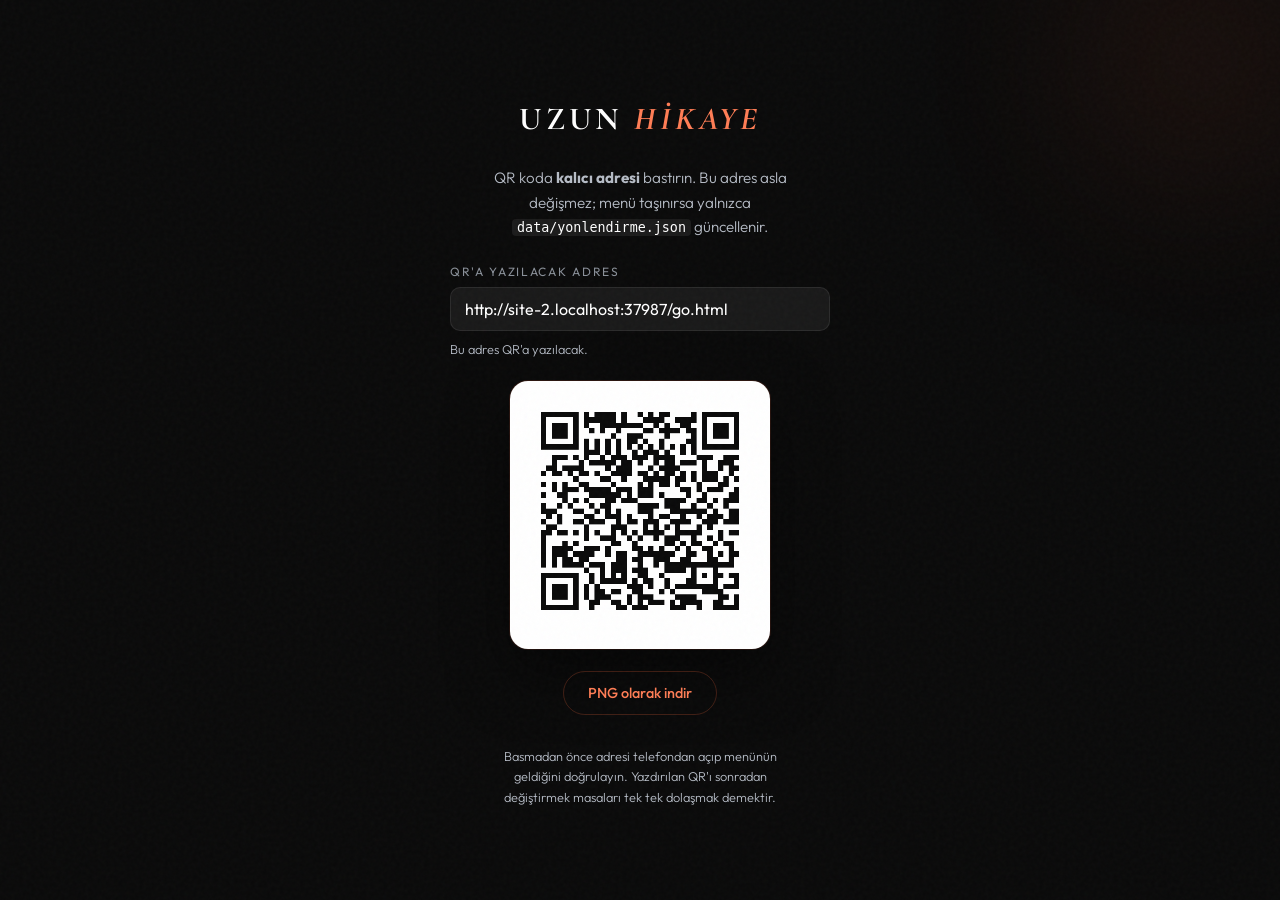
==== qr.html @ c8052c1b "feat: menü verisi, mobil düzeltmeler ve QR yönlendirme katmanı - 01.09.2026 tarihli menü panosundaki" ====
<!DOCTYPE html>
<html lang="tr">
<head>
  <meta charset="UTF-8" />
  <meta name="viewport" content="width=device-width, initial-scale=1.0, viewport-fit=cover" />
  <meta name="theme-color" content="#0a0a0a" />
  <meta name="robots" content="noindex, nofollow" />
  <title>Uzun Hikaye — QR Kod</title>
  <link rel="preconnect" href="https://fonts.googleapis.com" />
  <link rel="preconnect" href="https://fonts.gstatic.com" crossorigin />
  <link href="https://fonts.googleapis.com/css2?family=Cormorant+Garamond:ital,wght@0,400;0,600;1,400&family=Outfit:wght@300;400;500&display=swap" rel="stylesheet" />
  <link rel="stylesheet" href="css/style.css" />
  <!--
    Kütüphane projeye gömülü. Daha önce jsdelivr'daki bir adres kullanılıyordu,
    o adres 404 döndüğü için QR hiç oluşmuyordu. Yerel dosya hem bu riski
    kaldırır hem de internet olmadan çalışır.
  -->
  <script src="js/vendor/qrcode.min.js"></script>
</head>
<body>
  <div class="grain" aria-hidden="true"></div>
  <div class="glow" aria-hidden="true"></div>

  <main class="qr-page">
    <h1>Uzun <span>Hikaye</span></h1>

    <p>
      QR koda <strong>kalıcı adresi</strong> bastırın. Bu adres asla değişmez;
      menü taşınırsa yalnızca <code>data/yonlendirme.json</code> güncellenir.
    </p>

    <div class="qr-field">
      <label for="qr-input">QR'a yazılacak adres</label>
      <input id="qr-input" type="url" inputmode="url" spellcheck="false"
             placeholder="https://uzunhikaye.com/menu" />
      <p class="qr-hint" id="qr-hint"></p>
    </div>

    <div class="qr-box">
      <canvas id="qr-canvas" aria-label="Menü QR kodu" role="img"></canvas>
    </div>

    <button class="qr-download" id="qr-download" type="button">PNG olarak indir</button>

    <p class="qr-warn">
      Basmadan önce adresi telefondan açıp menünün geldiğini doğrulayın.
      Yazdırılan QR'ı sonradan değiştirmek masaları tek tek dolaşmak demektir.
    </p>
  </main>

  <script>
    const input = document.getElementById("qr-input")
    const hint = document.getElementById("qr-hint")
    const canvas = document.getElementById("qr-canvas")

    const yerelMi = ["localhost", "127.0.0.1", ""].includes(location.hostname)

    // Varsayilan: bu sitenin /go.html adresi
    const varsayilan = location.href.replace(/qr\.html.*$/, "go.html")
    input.value = varsayilan

    function ciz(url) {
      // Baski icin yuksek cozunurluk: 220px'lik QR yazdirildiginda bulaniklasiyor
      QRCode.toCanvas(canvas, url, {
        width: 720,
        margin: 2,
        errorCorrectionLevel: "H",
        color: { dark: "#0a0a0a", light: "#ffffff" },
      }, (err) => {
        if (err) {
          hint.textContent = "QR oluşturulamadı: " + err.message
          hint.className = "qr-hint qr-hint-warn"
          return
        }
        canvas.style.width = "220px"
        canvas.style.height = "220px"

        if (yerelMi) {
          hint.textContent =
            "Bu adres yalnızca bu bilgisayarda çalışır. Siteyi yayına aldıktan " +
            "sonra gerçek adresi buraya yazın, QR'ı öyle bastırın."
          hint.className = "qr-hint qr-hint-warn"
        } else {
          hint.textContent = "Bu adres QR'a yazılacak."
          hint.className = "qr-hint"
        }
      })
    }

    let zaman
    input.addEventListener("input", () => {
      clearTimeout(zaman)
      zaman = setTimeout(() => ciz(input.value.trim() || varsayilan), 300)
    })

    document.getElementById("qr-download").addEventListener("click", () => {
      const a = document.createElement("a")
      a.href = canvas.toDataURL("image/png")
      a.download = "uzun-hikaye-menu-qr.png"
      a.click()
    })

    ciz(varsayilan)
  </script>
</body>
</html>
---- css/style.css ----
:root {
  /* Marka — fiziksel menüdeki turuncu */
  --accent: #fe683c;
  --accent-strong: #ff7d55;
  --accent-soft: rgba(254, 104, 60, 0.14);
  --accent-glow: rgba(254, 104, 60, 0.3);

  --bg: #0a0a0a;
  --bg-elevated: #141414;
  --bg-card: #191919;
  --bg-card-hover: #212121;

  /* Kontrast: tümü --bg üzerinde 4.5:1 üstü */
  --text-primary: #ffffff;
  --text-secondary: #b6bcc6;
  --text-muted: #8a9099;

  --border: rgba(254, 104, 60, 0.22);
  --border-subtle: rgba(255, 255, 255, 0.08);

  --nav-height: 108px; /* header + tab bar, tek sticky blok */
  --safe-top: env(safe-area-inset-top, 0px);
  --safe-bottom: env(safe-area-inset-bottom, 0px);
  --safe-left: env(safe-area-inset-left, 0px);
  --safe-right: env(safe-area-inset-right, 0px);

  --font-display: "Cormorant Garamond", Georgia, serif;
  --font-body: "Outfit", system-ui, -apple-system, sans-serif;

  --ease-out: cubic-bezier(0.22, 1, 0.36, 1);
  --ease-spring: cubic-bezier(0.34, 1.4, 0.64, 1);

  /* z-index ölçeği */
  --z-glow: 0;
  --z-content: 1;
  --z-nav: 50;
  --z-grain: 60;
  --z-loader: 100;
}

*,
*::before,
*::after {
  box-sizing: border-box;
  margin: 0;
  padding: 0;
}

html {
  scroll-behavior: smooth;
  -webkit-text-size-adjust: 100%;
}

body {
  font-family: var(--font-body);
  background: var(--bg);
  color: var(--text-primary);
  min-height: 100dvh;
  font-size: 1rem;
  line-height: 1.6;
  -webkit-font-smoothing: antialiased;
  overflow-x: hidden;
  /* Gri tap flash yerine kendi :active durumumuz */
  -webkit-tap-highlight-color: transparent;
}

img {
  display: block;
  max-width: 100%;
}

:focus-visible {
  outline: 2px solid var(--accent-strong);
  outline-offset: 3px;
  border-radius: 6px;
}

/* ── Doku ── */
.grain {
  position: fixed;
  inset: 0;
  z-index: var(--z-grain);
  pointer-events: none;
  opacity: 0.03;
  background-image: url("data:image/svg+xml,%3Csvg viewBox='0 0 256 256' xmlns='http://www.w3.org/2000/svg'%3E%3Cfilter id='n'%3E%3CfeTurbulence type='fractalNoise' baseFrequency='0.85' numOctaves='4' stitchTiles='stitch'/%3E%3C/filter%3E%3Crect width='100%25' height='100%25' filter='url(%23n)'/%3E%3C/svg%3E");
}

/* Tek sabit parıltı — sonsuz animasyon yok (pil) */
.glow {
  position: fixed;
  z-index: var(--z-glow);
  width: 300px;
  height: 300px;
  top: -90px;
  right: -70px;
  border-radius: 50%;
  filter: blur(90px);
  background: var(--accent-glow);
  opacity: 0.22;
  pointer-events: none;
}

/* ── Açılış ── */
.loader {
  position: fixed;
  inset: 0;
  z-index: var(--z-loader);
  display: grid;
  place-items: center;
  background: var(--bg);
  transition: opacity 0.35s var(--ease-out), visibility 0.35s;
}

.loader-inner {
  display: flex;
  flex-direction: column;
  align-items: center;
  gap: 0.85rem;
}

.loader-dot {
  width: 8px;
  height: 8px;
  border-radius: 50%;
  background: var(--accent);
  animation: pulse 1.1s ease-in-out infinite;
}

.loader-text {
  font-family: var(--font-display);
  font-size: 1.05rem;
  letter-spacing: 0.22em;
  text-transform: uppercase;
  color: var(--text-secondary);
}

@keyframes pulse {
  0%, 100% { opacity: 0.35; transform: scale(0.85); }
  50%      { opacity: 1;    transform: scale(1); }
}

body.loaded .loader {
  opacity: 0;
  visibility: hidden;
  pointer-events: none;
}

/* ── Giriş animasyonları ── */
.anim-fade-up {
  opacity: 0;
  transform: translateY(14px);
  animation: fadeUp 0.7s var(--ease-out) forwards;
  animation-delay: var(--d, 0s);
}

@keyframes fadeUp {
  to { opacity: 1; transform: none; }
}

.reveal {
  opacity: 0;
  transform: translateY(20px);
  transition: opacity 0.5s var(--ease-out), transform 0.5s var(--ease-out);
}

.reveal.visible {
  opacity: 1;
  transform: none;
}

/* ── Sticky navigasyon (header + sekmeler tek blok, tek blur) ── */
.nav {
  position: sticky;
  top: 0;
  z-index: var(--z-nav);
  background: rgba(10, 10, 10, 0.9);
  backdrop-filter: blur(14px);
  -webkit-backdrop-filter: blur(14px);
  border-bottom: 1px solid var(--border-subtle);
  padding-top: var(--safe-top);
}

.header {
  display: flex;
  align-items: center;
  justify-content: space-between;
  gap: 0.75rem;
  height: 56px;
  padding: 0 calc(1.25rem + var(--safe-left)) 0 calc(1.25rem + var(--safe-right));
}

.header-brand {
  display: flex;
  align-items: center;
  gap: 0.6rem;
  min-width: 0;
}

.header-dot {
  flex-shrink: 0;
  width: 7px;
  height: 7px;
  border-radius: 50%;
  background: var(--accent);
  box-shadow: 0 0 10px var(--accent-glow);
}

.header-name {
  font-family: var(--font-display);
  font-size: 1.1rem;
  font-weight: 600;
  letter-spacing: 0.15em;
  text-transform: uppercase;
  white-space: nowrap;
  overflow: hidden;
  text-overflow: ellipsis;
}

.header-label {
  flex-shrink: 0;
  font-size: 0.7rem;
  letter-spacing: 0.2em;
  text-transform: uppercase;
  color: var(--text-muted);
}

/* ── Kategori sekmeleri ── */
.tabs-track {
  position: relative;
}

/* Kaydırılabilir olduğunu belli eden kenar solmaları */
.tabs-track::before,
.tabs-track::after {
  content: "";
  position: absolute;
  top: 0;
  bottom: 0;
  width: 28px;
  pointer-events: none;
  z-index: 2;
  transition: opacity 0.25s;
}

.tabs-track::before {
  left: 0;
  background: linear-gradient(90deg, rgba(10, 10, 10, 0.95), transparent);
  opacity: 0;
}

.tabs-track::after {
  right: 0;
  background: linear-gradient(270deg, rgba(10, 10, 10, 0.95), transparent);
}

.tabs-track[data-at-start="false"]::before { opacity: 1; }
.tabs-track[data-at-end="true"]::after     { opacity: 0; }

.tabs {
  position: relative;
  display: flex;
  gap: 0.4rem;
  overflow-x: auto;
  scrollbar-width: none;
  -ms-overflow-style: none;
  scroll-behavior: smooth;
  padding: 0 calc(0.85rem + var(--safe-left)) 0.6rem calc(0.85rem + var(--safe-right));
}

.tabs::-webkit-scrollbar {
  display: none;
}

.tabs-indicator {
  position: absolute;
  left: 0;
  top: 0;
  border-radius: 999px;
  background: var(--accent);
  box-shadow: 0 4px 18px var(--accent-glow);
  opacity: 0;
  pointer-events: none;
  transition: transform 0.35s var(--ease-spring), width 0.35s var(--ease-spring),
    opacity 0.2s;
}

.tabs-indicator.ready {
  opacity: 1;
}

.tab {
  position: relative;
  z-index: 1;
  flex-shrink: 0;
  /* Dokunma hedefi 44px */
  min-height: 44px;
  padding: 0 1.05rem;
  border: 1px solid var(--border-subtle);
  border-radius: 999px;
  background: transparent;
  color: var(--text-secondary);
  font-family: inherit;
  font-size: 0.9rem;
  font-weight: 500;
  white-space: nowrap;
  cursor: pointer;
  transition: color 0.2s, border-color 0.2s;
}

.tab.active {
  color: #1a0d07;
  font-weight: 600;
  border-color: transparent;
}

.tab:active {
  transform: scale(0.97);
}

@media (hover: hover) {
  .tab:hover:not(.active) {
    color: var(--text-primary);
    border-color: var(--border);
  }
}

/* ── Hero ── */
.hero {
  position: relative;
  min-height: 58dvh;
  display: flex;
  flex-direction: column;
  justify-content: flex-end;
  overflow: hidden;
}

.hero-bg-wrap {
  position: absolute;
  inset: 0;
  overflow: hidden;
}

.hero-bg {
  position: absolute;
  inset: -12% 0 0 0;
  background-size: cover;
  background-position: center 30%;
  transform: scale(1.06);
  will-change: transform;
}

.hero-overlay {
  position: absolute;
  inset: 0;
  background: linear-gradient(
    180deg,
    rgba(10, 10, 10, 0.4) 0%,
    rgba(10, 10, 10, 0.6) 45%,
    rgba(10, 10, 10, 0.93) 80%,
    var(--bg) 100%
  );
}

.hero-content {
  position: relative;
  z-index: var(--z-content);
  padding: 0 calc(1.5rem + var(--safe-left)) 2rem calc(1.5rem + var(--safe-right));
}

.hero-eyebrow {
  font-size: 0.7rem;
  font-weight: 500;
  letter-spacing: 0.3em;
  text-transform: uppercase;
  color: var(--accent-strong);
  margin-bottom: 0.7rem;
}

.hero-title {
  font-family: var(--font-display);
  font-size: clamp(2.2rem, 8vw, 3.4rem);
  font-weight: 400;
  line-height: 1.08;
  letter-spacing: -0.01em;
  text-wrap: balance;
}

.hero-title em {
  font-style: italic;
  color: var(--accent-strong);
}

.hero-rule {
  width: 46px;
  height: 1px;
  background: linear-gradient(90deg, var(--accent), transparent);
  margin: 1.15rem 0;
}

.hero-sub {
  font-size: 1rem;
  font-weight: 300;
  color: var(--text-secondary);
  max-width: 34ch;
}

/* ── Menü ── */
.menu {
  position: relative;
  z-index: var(--z-content);
  padding: 1.75rem calc(1.25rem + var(--safe-left)) 2rem calc(1.25rem + var(--safe-right));
}

.section {
  scroll-margin-top: calc(var(--nav-height) + var(--safe-top) + 12px);
  margin-bottom: 2.25rem;
}

.section:last-child {
  margin-bottom: 0;
}

/* Uzak fotoğraf banner'ı yerine tipografik başlık */
.section-head {
  display: flex;
  align-items: baseline;
  gap: 0.75rem;
  margin-bottom: 0.9rem;
  padding-bottom: 0.7rem;
  border-bottom: 1px solid var(--border);
}

.section-title {
  font-family: var(--font-display);
  font-size: 1.55rem;
  font-weight: 600;
  letter-spacing: 0.05em;
  text-transform: uppercase;
  line-height: 1.15;
}

.section-meta {
  flex-shrink: 0;
  margin-left: auto;
  font-size: 0.72rem;
  letter-spacing: 0.12em;
  text-transform: uppercase;
  color: var(--accent-strong);
  white-space: nowrap;
}

.section-card {
  border-radius: 14px;
  background: var(--bg-card);
  border: 1px solid var(--border-subtle);
  overflow: hidden;
}

/* Ürün satırı: ad sarabilir, fiyat üst satıra sabit hizalı kalır */
.item {
  display: flex;
  align-items: flex-start;
  gap: 0.6rem;
  padding: 0.95rem 1.1rem;
  border-bottom: 1px solid var(--border-subtle);
  transition: background 0.2s;
}

.item:last-child {
  border-bottom: none;
}

.item-name {
  flex: 1 1 auto;
  min-width: 0;
  font-size: 1rem; /* 16px — mobil okunurluk */
  font-weight: 400;
  color: rgba(255, 255, 255, 0.92);
  line-height: 1.45;
  overflow-wrap: break-word;
}

.item-price {
  flex-shrink: 0;
  font-family: var(--font-display);
  font-size: 1.15rem;
  font-weight: 600;
  color: var(--text-primary);
  line-height: 1.25;
  white-space: nowrap;
  font-variant-numeric: tabular-nums;
}

.item-price::after {
  content: " ₺";
  font-family: var(--font-body);
  font-size: 0.8rem;
  font-weight: 400;
  opacity: 0.72;
}

@media (hover: hover) {
  .item:hover {
    background: var(--bg-card-hover);
  }
}

/* ── Footer (artık sabit değil — ekranı yemiyor) ── */
.footer {
  position: relative;
  z-index: var(--z-content);
  padding: 2rem calc(1.5rem + var(--safe-left)) calc(2rem + var(--safe-bottom))
    calc(1.5rem + var(--safe-right));
  text-align: center;
  border-top: 1px solid var(--border-subtle);
}

.footer-line {
  width: 30px;
  height: 1px;
  background: var(--accent);
  margin: 0 auto 0.8rem;
  opacity: 0.55;
}

.footer p {
  font-size: 0.8rem;
  letter-spacing: 0.04em;
  color: var(--text-muted);
}

.footer p + p {
  margin-top: 0.3rem;
}

.footer-brand {
  margin-top: 0.6rem !important;
  font-family: var(--font-display);
  font-size: 0.9rem;
  letter-spacing: 0.16em;
  text-transform: uppercase;
  color: var(--text-secondary);
}

/* ── Başa dön ── */
.to-top {
  position: fixed;
  right: calc(1rem + var(--safe-right));
  bottom: calc(1rem + var(--safe-bottom));
  z-index: var(--z-nav);
  display: grid;
  place-items: center;
  width: 46px;
  height: 46px;
  border: 1px solid var(--border);
  border-radius: 50%;
  background: rgba(20, 20, 20, 0.92);
  backdrop-filter: blur(8px);
  -webkit-backdrop-filter: blur(8px);
  color: var(--accent-strong);
  cursor: pointer;
  opacity: 0;
  visibility: hidden;
  transform: translateY(8px);
  transition: opacity 0.25s var(--ease-out), transform 0.25s var(--ease-out),
    visibility 0.25s;
}

.to-top.visible {
  opacity: 1;
  visibility: visible;
  transform: none;
}

.to-top:active {
  transform: scale(0.94);
}

/* ── Durum / hata ── */
.state {
  display: flex;
  flex-direction: column;
  align-items: center;
  justify-content: center;
  gap: 1rem;
  min-height: 40dvh;
  color: var(--text-secondary);
  font-size: 0.95rem;
  text-align: center;
}

.state-spinner {
  width: 24px;
  height: 24px;
  border: 2px solid var(--border-subtle);
  border-top-color: var(--accent);
  border-radius: 50%;
  animation: spin 0.8s linear infinite;
}

@keyframes spin {
  to { transform: rotate(360deg); }
}

.state.error {
  gap: 0.7rem;
  max-width: 42ch;
  margin: 0 auto;
  padding: 1.5rem 1.25rem;
  border: 1px solid var(--border);
  border-radius: 14px;
  background: var(--bg-card);
  color: var(--text-secondary);
  line-height: 1.6;
}

.state.error strong {
  font-size: 1.05rem;
  font-weight: 500;
  color: var(--accent-strong);
}

.state.error code {
  padding: 0.1em 0.4em;
  border-radius: 4px;
  background: rgba(255, 255, 255, 0.07);
  font-family: ui-monospace, monospace;
  font-size: 0.88em;
  color: var(--text-primary);
}

.state.error .error-note {
  font-size: 0.85rem;
  color: var(--text-muted);
}

.noscript {
  margin: 2rem 1.5rem;
  padding: 1rem 1.25rem;
  border: 1px solid var(--border);
  border-radius: 12px;
  color: var(--text-secondary);
  font-size: 0.95rem;
  text-align: center;
}

/* ── Yönlendirme sayfası (go.html) ── */
.go-page {
  position: relative;
  z-index: var(--z-content);
  min-height: 100dvh;
  display: flex;
  flex-direction: column;
  align-items: center;
  justify-content: center;
  gap: 0.9rem;
  padding: 2rem calc(1.5rem + var(--safe-left)) calc(2rem + var(--safe-bottom))
    calc(1.5rem + var(--safe-right));
  text-align: center;
}

.go-dot {
  width: 9px;
  height: 9px;
  border-radius: 50%;
  background: var(--accent);
  box-shadow: 0 0 14px var(--accent-glow);
  animation: pulse 1.1s ease-in-out infinite;
}

.go-page.go-closed .go-dot {
  animation: none;
  opacity: 0.4;
}

.go-page h1 {
  font-family: var(--font-display);
  font-size: 1.9rem;
  font-weight: 600;
  letter-spacing: 0.14em;
  text-transform: uppercase;
}

.go-page h1 span {
  color: var(--accent-strong);
  font-style: italic;
}

.go-page p {
  font-size: 0.95rem;
  font-weight: 300;
  color: var(--text-secondary);
  max-width: 34ch;
}

.go-link {
  display: inline-grid;
  place-items: center;
  min-height: 44px;
  margin-top: 0.4rem;
  padding: 0 1.6rem;
  border: 1px solid var(--border);
  border-radius: 999px;
  color: var(--accent-strong);
  font-size: 0.95rem;
  font-weight: 500;
  text-decoration: none;
  transition: background 0.2s, color 0.2s;
}

.go-link:active {
  transform: scale(0.97);
}

@media (hover: hover) {
  .go-link:hover {
    background: var(--accent);
    color: #1a0d07;
  }
}

/* ── QR sayfası ── */
.qr-page {
  min-height: 100dvh;
  display: flex;
  flex-direction: column;
  align-items: center;
  justify-content: center;
  gap: 1.4rem;
  padding: 2rem calc(1.5rem + var(--safe-left)) calc(2rem + var(--safe-bottom))
    calc(1.5rem + var(--safe-right));
  text-align: center;
  position: relative;
  z-index: var(--z-content);
}

.qr-page h1 {
  font-family: var(--font-display);
  font-size: 2rem;
  letter-spacing: 0.12em;
  text-transform: uppercase;
}

.qr-page h1 span {
  color: var(--accent-strong);
  font-style: italic;
}

.qr-page p {
  font-size: 0.95rem;
  font-weight: 300;
  color: var(--text-secondary);
  max-width: 36ch;
}

.qr-box {
  padding: 1.25rem;
  background: #fff;
  border-radius: 18px;
  box-shadow: 0 24px 60px rgba(0, 0, 0, 0.5), 0 0 0 1px rgba(254, 104, 60, 0.15);
}

.qr-page code {
  padding: 0.1em 0.4em;
  border-radius: 4px;
  background: rgba(255, 255, 255, 0.07);
  font-family: ui-monospace, monospace;
  font-size: 0.88em;
  color: var(--text-primary);
}

.qr-field {
  width: 100%;
  max-width: 380px;
  text-align: left;
}

.qr-field label {
  display: block;
  margin-bottom: 0.4rem;
  font-size: 0.75rem;
  letter-spacing: 0.14em;
  text-transform: uppercase;
  color: var(--text-muted);
}

.qr-field input {
  width: 100%;
  min-height: 44px;
  padding: 0 0.9rem;
  border: 1px solid var(--border-subtle);
  border-radius: 10px;
  background: var(--bg-card);
  color: var(--text-primary);
  font-family: inherit;
  font-size: 1rem; /* 16px: iOS'ta odaklanınca sayfayı yakınlaştırmasın */
  transition: border-color 0.2s;
}

.qr-field input:focus {
  border-color: var(--accent);
}

.qr-hint {
  margin-top: 0.45rem;
  font-size: 0.8rem !important;
  color: var(--text-muted);
  max-width: none !important;
}

.qr-hint-warn {
  color: var(--accent-strong);
}

.qr-warn {
  margin-top: 0.5rem;
  font-size: 0.8rem !important;
  color: var(--text-muted);
  max-width: 38ch !important;
}

.qr-download {
  min-height: 44px;
  padding: 0 1.5rem;
  border: 1px solid var(--border);
  border-radius: 999px;
  background: transparent;
  color: var(--accent-strong);
  font-family: inherit;
  font-size: 0.9rem;
  font-weight: 500;
  cursor: pointer;
  transition: background 0.2s, color 0.2s;
}

@media (hover: hover) {
  .qr-download:hover {
    background: var(--accent);
    color: #1a0d07;
  }
}

/* ── Küçük telefonlar (iPhone SE ≈ 375px ve altı) ── */
@media (max-width: 380px) {
  /* Gövde metni 16px kalır; yer kenar boşluğundan kazanılır */
  .item {
    padding: 0.85rem 0.85rem;
  }

  .menu {
    padding-left: calc(0.9rem + var(--safe-left));
    padding-right: calc(0.9rem + var(--safe-right));
  }

  .item-price {
    font-size: 1.05rem;
  }

  .section-title {
    font-size: 1.35rem;
  }

  .tab {
    font-size: 0.85rem;
    padding: 0 0.9rem;
  }
}

/* ── Yatay telefon: hero ekranı yutmasın ── */
@media (max-height: 480px) and (orientation: landscape) {
  .hero {
    min-height: auto;
    padding-top: 3rem;
  }

  .hero-rule {
    margin: 0.7rem 0;
  }
}

/* ── Tablet ── */
@media (min-width: 640px) {
  .hero {
    min-height: 62dvh;
  }

  .hero-content,
  .menu,
  .footer,
  .nav > * {
    max-width: 720px;
    margin-inline: auto;
  }

  .section-card {
    border-radius: 16px;
  }
}

/* ── Masaüstü: 64 ürünü iki kolona yay ── */
@media (min-width: 1024px) {
  .hero-content,
  .footer,
  .nav > * {
    max-width: 1080px;
  }

  .menu {
    max-width: 1080px;
  }

  .section-card {
    columns: 2;
    column-gap: 0;
  }

  .item {
    break-inside: avoid;
  }

  /* Kolon sınırında çift kenarlık olmasın */
  .section-card .item:last-child {
    border-bottom: 1px solid var(--border-subtle);
  }
}

/* ── Hareket azaltma ── */
@media (prefers-reduced-motion: reduce) {
  html {
    scroll-behavior: auto;
  }

  *,
  *::before,
  *::after {
    animation-duration: 0.01ms !important;
    animation-iteration-count: 1 !important;
    transition-duration: 0.01ms !important;
  }

  .anim-fade-up,
  .reveal {
    opacity: 1 !important;
    transform: none !important;
  }

  .hero-bg {
    transform: none !important;
  }
}

/* ── Baskı: menüyü kâğıda dökmek isterse ── */
@media print {
  .nav, .hero, .to-top, .grain, .glow, .loader { display: none !important; }

  body {
    background: #fff;
    color: #000;
  }

  .section-card {
    background: none;
    border-color: #ccc;
  }

  .item-name,
  .item-price {
    color: #000;
  }

  .section {
    break-inside: avoid;
  }
}
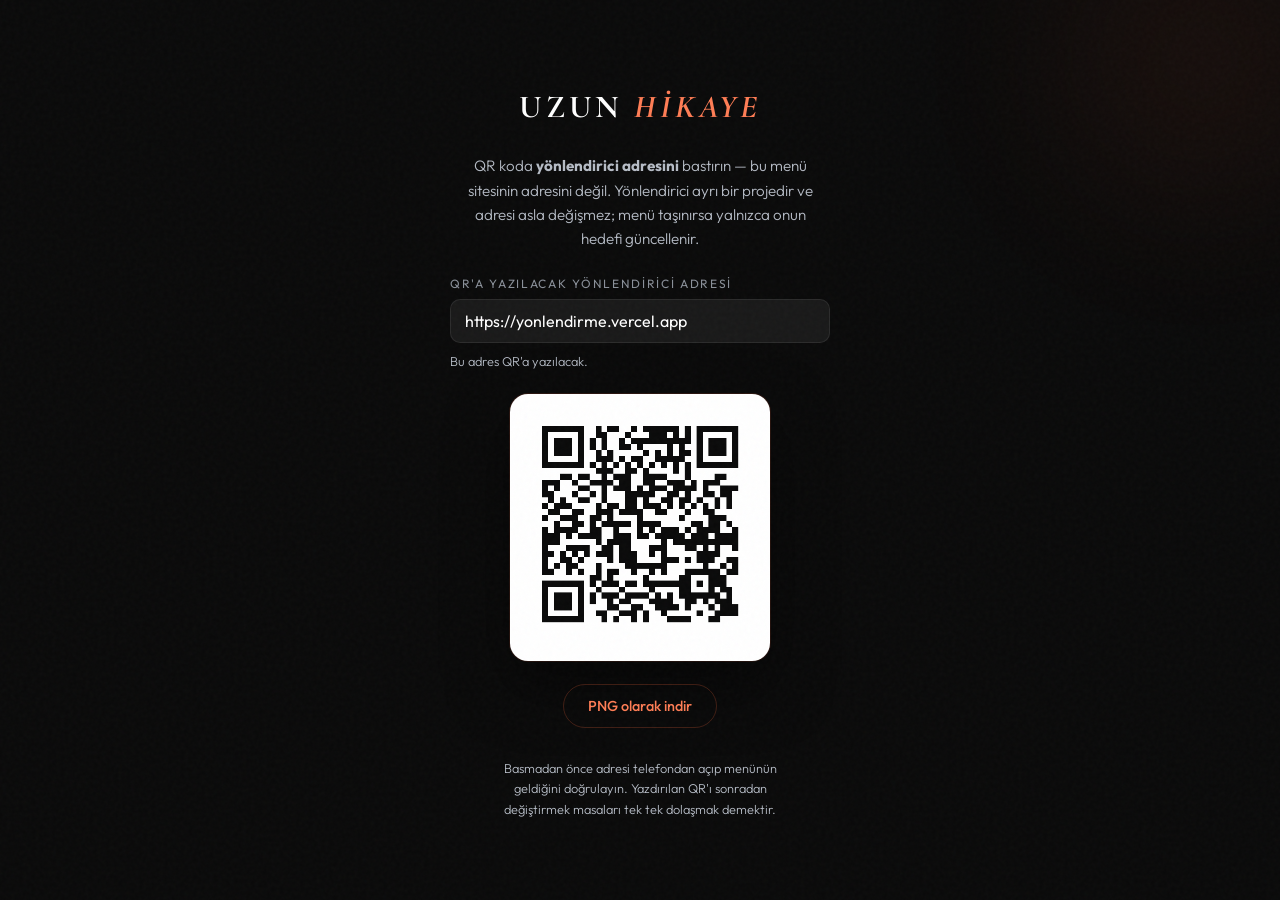
==== commit 66b918fe: "refactor: yönlendirmeyi ayrı projeye taşı go.html ve yonlendirme.json bu repodaydı; menü sitesi kend" ====
--- a/qr.html
+++ b/qr.html
@@ -25,14 +25,15 @@
     <h1>Uzun <span>Hikaye</span></h1>
 
     <p>
-      QR koda <strong>kalıcı adresi</strong> bastırın. Bu adres asla değişmez;
-      menü taşınırsa yalnızca <code>data/yonlendirme.json</code> güncellenir.
+      QR koda <strong>yönlendirici adresini</strong> bastırın — bu menü sitesinin
+      adresini değil. Yönlendirici ayrı bir projedir ve adresi asla değişmez;
+      menü taşınırsa yalnızca onun hedefi güncellenir.
     </p>
 
     <div class="qr-field">
-      <label for="qr-input">QR'a yazılacak adres</label>
+      <label for="qr-input">QR'a yazılacak yönlendirici adresi</label>
       <input id="qr-input" type="url" inputmode="url" spellcheck="false"
-             placeholder="https://uzunhikaye.com/menu" />
+             placeholder="https://yonlendirme.vercel.app" />
       <p class="qr-hint" id="qr-hint"></p>
     </div>
 
@@ -53,10 +54,11 @@
     const hint = document.getElementById("qr-hint")
     const canvas = document.getElementById("qr-canvas")
 
-    const yerelMi = ["localhost", "127.0.0.1", ""].includes(location.hostname)
-
-    // Varsayilan: bu sitenin /go.html adresi
-    const varsayilan = location.href.replace(/qr\.html.*$/, "go.html")
+    // Yonlendirici ayri bir Vercel projesi; adresi bu siteden turetilemez.
+    // Bir kez yazilinca tarayicida saklanir, her seferinde tekrar yazilmasin.
+    const ANAHTAR = "uzunhikaye-yonlendirici"
+    const varsayilan =
+      localStorage.getItem(ANAHTAR) || "https://yonlendirme.vercel.app"
     input.value = varsayilan
 
     function ciz(url) {
@@ -75,14 +77,23 @@
         canvas.style.width = "220px"
         canvas.style.height = "220px"
 
-        if (yerelMi) {
+        let host = ""
+        try { host = new URL(url).hostname } catch {}
+
+        if (["localhost", "127.0.0.1", ""].includes(host)) {
           hint.textContent =
-            "Bu adres yalnızca bu bilgisayarda çalışır. Siteyi yayına aldıktan " +
-            "sonra gerçek adresi buraya yazın, QR'ı öyle bastırın."
+            "Bu yerel bir adres, telefondan açılmaz. Yönlendirici projesinin " +
+            "gerçek adresini yazın."
+          hint.className = "qr-hint qr-hint-warn"
+        } else if (host === location.hostname) {
+          hint.textContent =
+            "Dikkat: bu menü sitesinin kendi adresi. QR'a yönlendirici projesinin " +
+            "adresini yazın, yoksa domain değiştiğinde QR'lar ölür."
           hint.className = "qr-hint qr-hint-warn"
         } else {
           hint.textContent = "Bu adres QR'a yazılacak."
           hint.className = "qr-hint"
+          localStorage.setItem(ANAHTAR, url)
         }
       })
     }
--- a/css/style.css
+++ b/css/style.css
@@ -644,81 +644,6 @@
   text-align: center;
 }
 
-/* ── Yönlendirme sayfası (go.html) ── */
-.go-page {
-  position: relative;
-  z-index: var(--z-content);
-  min-height: 100dvh;
-  display: flex;
-  flex-direction: column;
-  align-items: center;
-  justify-content: center;
-  gap: 0.9rem;
-  padding: 2rem calc(1.5rem + var(--safe-left)) calc(2rem + var(--safe-bottom))
-    calc(1.5rem + var(--safe-right));
-  text-align: center;
-}
-
-.go-dot {
-  width: 9px;
-  height: 9px;
-  border-radius: 50%;
-  background: var(--accent);
-  box-shadow: 0 0 14px var(--accent-glow);
-  animation: pulse 1.1s ease-in-out infinite;
-}
-
-.go-page.go-closed .go-dot {
-  animation: none;
-  opacity: 0.4;
-}
-
-.go-page h1 {
-  font-family: var(--font-display);
-  font-size: 1.9rem;
-  font-weight: 600;
-  letter-spacing: 0.14em;
-  text-transform: uppercase;
-}
-
-.go-page h1 span {
-  color: var(--accent-strong);
-  font-style: italic;
-}
-
-.go-page p {
-  font-size: 0.95rem;
-  font-weight: 300;
-  color: var(--text-secondary);
-  max-width: 34ch;
-}
-
-.go-link {
-  display: inline-grid;
-  place-items: center;
-  min-height: 44px;
-  margin-top: 0.4rem;
-  padding: 0 1.6rem;
-  border: 1px solid var(--border);
-  border-radius: 999px;
-  color: var(--accent-strong);
-  font-size: 0.95rem;
-  font-weight: 500;
-  text-decoration: none;
-  transition: background 0.2s, color 0.2s;
-}
-
-.go-link:active {
-  transform: scale(0.97);
-}
-
-@media (hover: hover) {
-  .go-link:hover {
-    background: var(--accent);
-    color: #1a0d07;
-  }
-}
-
 /* ── QR sayfası ── */
 .qr-page {
   min-height: 100dvh;
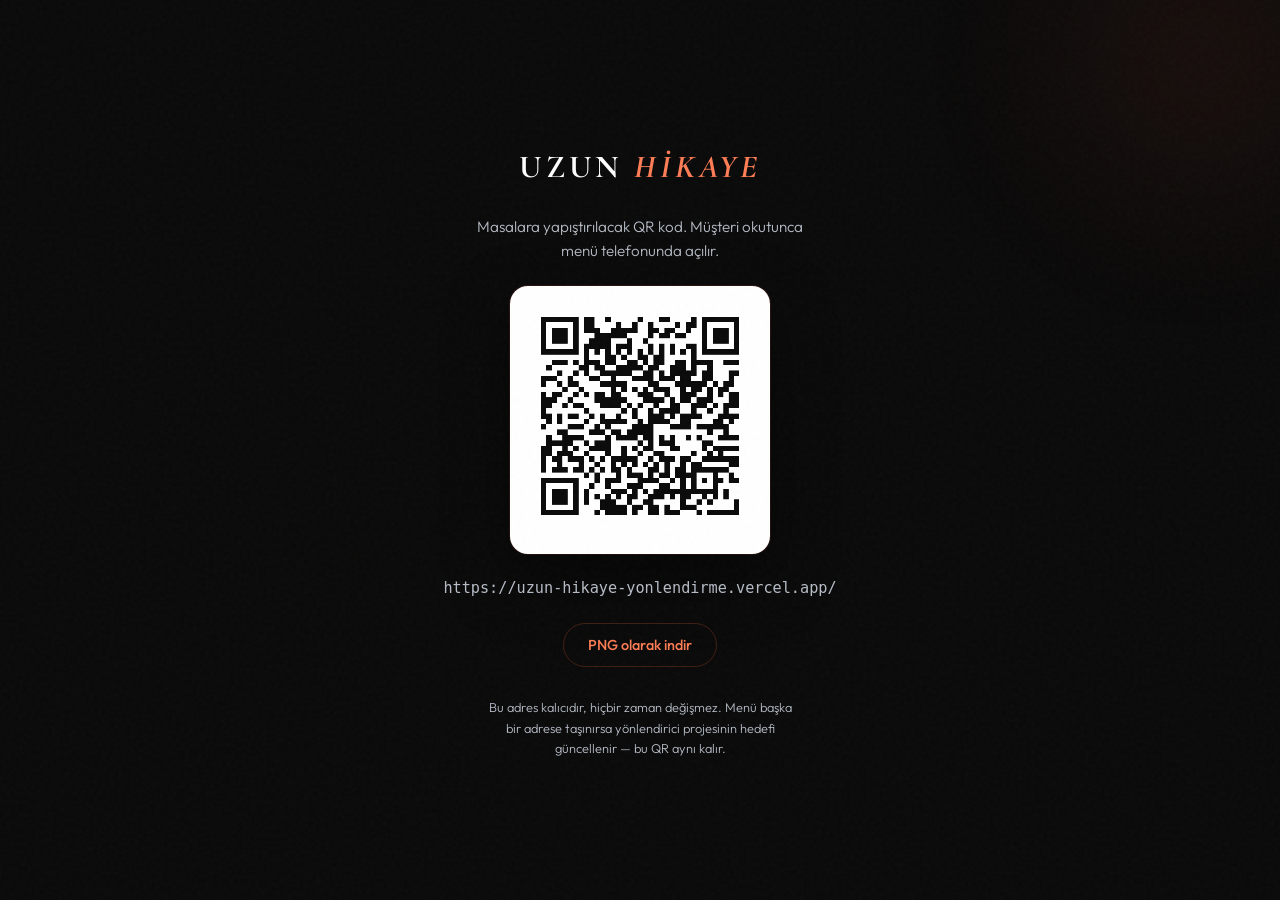
==== commit cc21ab94: "feat(qr): QR adresini sabitle, input'u kaldır QR kod artık tek bir sabit adrese üretiliyor: https://" ====
--- a/qr.html
+++ b/qr.html
@@ -10,6 +10,7 @@
   <link rel="preconnect" href="https://fonts.gstatic.com" crossorigin />
   <link href="https://fonts.googleapis.com/css2?family=Cormorant+Garamond:ital,wght@0,400;0,600;1,400&family=Outfit:wght@300;400;500&display=swap" rel="stylesheet" />
   <link rel="stylesheet" href="css/style.css" />
+
   <!--
     Kütüphane projeye gömülü. Daha önce jsdelivr'daki bir adres kullanılıyordu,
     o adres 404 döndüğü için QR hiç oluşmuyordu. Yerel dosya hem bu riski
@@ -24,84 +25,53 @@
   <main class="qr-page">
     <h1>Uzun <span>Hikaye</span></h1>
 
-    <p>
-      QR koda <strong>yönlendirici adresini</strong> bastırın — bu menü sitesinin
-      adresini değil. Yönlendirici ayrı bir projedir ve adresi asla değişmez;
-      menü taşınırsa yalnızca onun hedefi güncellenir.
-    </p>
+    <p>Masalara yapıştırılacak QR kod. Müşteri okutunca menü telefonunda açılır.</p>
 
-    <div class="qr-field">
-      <label for="qr-input">QR'a yazılacak yönlendirici adresi</label>
-      <input id="qr-input" type="url" inputmode="url" spellcheck="false"
-             placeholder="https://yonlendirme.vercel.app" />
-      <p class="qr-hint" id="qr-hint"></p>
+    <div class="qr-box">
+      <canvas id="qr-canvas" aria-label="Uzun Hikaye menü QR kodu" role="img"></canvas>
     </div>
 
-    <div class="qr-box">
-      <canvas id="qr-canvas" aria-label="Menü QR kodu" role="img"></canvas>
-    </div>
+    <p class="qr-url" id="qr-url"></p>
 
     <button class="qr-download" id="qr-download" type="button">PNG olarak indir</button>
 
     <p class="qr-warn">
-      Basmadan önce adresi telefondan açıp menünün geldiğini doğrulayın.
-      Yazdırılan QR'ı sonradan değiştirmek masaları tek tek dolaşmak demektir.
+      Bu adres kalıcıdır, hiçbir zaman değişmez. Menü başka bir adrese taşınırsa
+      yönlendirici projesinin hedefi güncellenir — bu QR aynı kalır.
     </p>
   </main>
 
   <script>
-    const input = document.getElementById("qr-input")
-    const hint = document.getElementById("qr-hint")
+    /**
+     * QR'a yazılan adres. BU SATIRI DEĞİŞTİRMEYİN.
+     *
+     * Burası menü sitesinin adresi değil, yönlendirici projesinin adresidir:
+     * https://github.com/cagr1tekin/uzun-hikaye-yonlendirme
+     *
+     * QR bir kez basılıp masalara yapıştırıldıktan sonra bu adresi değiştirmek,
+     * bütün masaları tek tek dolaşmak demektir. Menü taşınacaksa yönlendirici
+     * projesindeki vercel.json güncellenir, burası sabit kalır.
+     */
+    const QR_ADRES = "https://uzun-hikaye-yonlendirme.vercel.app/"
+
     const canvas = document.getElementById("qr-canvas")
+    document.getElementById("qr-url").textContent = QR_ADRES
 
-    // Yonlendirici ayri bir Vercel projesi; adresi bu siteden turetilemez.
-    // Bir kez yazilinca tarayicida saklanir, her seferinde tekrar yazilmasin.
-    const ANAHTAR = "uzunhikaye-yonlendirici"
-    const varsayilan =
-      localStorage.getItem(ANAHTAR) || "https://yonlendirme.vercel.app"
-    input.value = varsayilan
-
-    function ciz(url) {
-      // Baski icin yuksek cozunurluk: 220px'lik QR yazdirildiginda bulaniklasiyor
-      QRCode.toCanvas(canvas, url, {
-        width: 720,
-        margin: 2,
-        errorCorrectionLevel: "H",
-        color: { dark: "#0a0a0a", light: "#ffffff" },
-      }, (err) => {
-        if (err) {
-          hint.textContent = "QR oluşturulamadı: " + err.message
-          hint.className = "qr-hint qr-hint-warn"
-          return
-        }
-        canvas.style.width = "220px"
-        canvas.style.height = "220px"
-
-        let host = ""
-        try { host = new URL(url).hostname } catch {}
-
-        if (["localhost", "127.0.0.1", ""].includes(host)) {
-          hint.textContent =
-            "Bu yerel bir adres, telefondan açılmaz. Yönlendirici projesinin " +
-            "gerçek adresini yazın."
-          hint.className = "qr-hint qr-hint-warn"
-        } else if (host === location.hostname) {
-          hint.textContent =
-            "Dikkat: bu menü sitesinin kendi adresi. QR'a yönlendirici projesinin " +
-            "adresini yazın, yoksa domain değiştiğinde QR'lar ölür."
-          hint.className = "qr-hint qr-hint-warn"
-        } else {
-          hint.textContent = "Bu adres QR'a yazılacak."
-          hint.className = "qr-hint"
-          localStorage.setItem(ANAHTAR, url)
-        }
-      })
-    }
-
-    let zaman
-    input.addEventListener("input", () => {
-      clearTimeout(zaman)
-      zaman = setTimeout(() => ciz(input.value.trim() || varsayilan), 300)
+    // Baski icin yuksek cozunurluk: 220px'lik QR yazdirildiginda bulaniklasiyor.
+    // Ekranda 220px gosterilir, indirilen dosya 720px kalir.
+    QRCode.toCanvas(canvas, QR_ADRES, {
+      width: 720,
+      margin: 2,
+      errorCorrectionLevel: "H",
+      color: { dark: "#0a0a0a", light: "#ffffff" },
+    }, (err) => {
+      if (err) {
+        document.getElementById("qr-url").textContent =
+          "QR oluşturulamadı: " + err.message
+        return
+      }
+      canvas.style.width = "220px"
+      canvas.style.height = "220px"
     })
 
     document.getElementById("qr-download").addEventListener("click", () => {
@@ -110,8 +80,6 @@
       a.download = "uzun-hikaye-menu-qr.png"
       a.click()
     })
-
-    ciz(varsayilan)
   </script>
 </body>
 </html>
--- a/css/style.css
+++ b/css/style.css
@@ -694,47 +694,13 @@
   color: var(--text-primary);
 }
 
-.qr-field {
-  width: 100%;
-  max-width: 380px;
-  text-align: left;
-}
-
-.qr-field label {
-  display: block;
-  margin-bottom: 0.4rem;
-  font-size: 0.75rem;
-  letter-spacing: 0.14em;
-  text-transform: uppercase;
-  color: var(--text-muted);
-}
-
-.qr-field input {
-  width: 100%;
-  min-height: 44px;
-  padding: 0 0.9rem;
-  border: 1px solid var(--border-subtle);
-  border-radius: 10px;
-  background: var(--bg-card);
-  color: var(--text-primary);
-  font-family: inherit;
-  font-size: 1rem; /* 16px: iOS'ta odaklanınca sayfayı yakınlaştırmasın */
-  transition: border-color 0.2s;
-}
-
-.qr-field input:focus {
-  border-color: var(--accent);
-}
-
-.qr-hint {
-  margin-top: 0.45rem;
-  font-size: 0.8rem !important;
-  color: var(--text-muted);
+.qr-url {
+  font-size: 0.85rem;
+  color: var(--text-secondary);
+  /* Sadece sigmazsa kir; ortadan bolunmus adres okunmuyor */
+  overflow-wrap: anywhere;
   max-width: none !important;
-}
-
-.qr-hint-warn {
-  color: var(--accent-strong);
+  font-family: ui-monospace, monospace;
 }
 
 .qr-warn {
